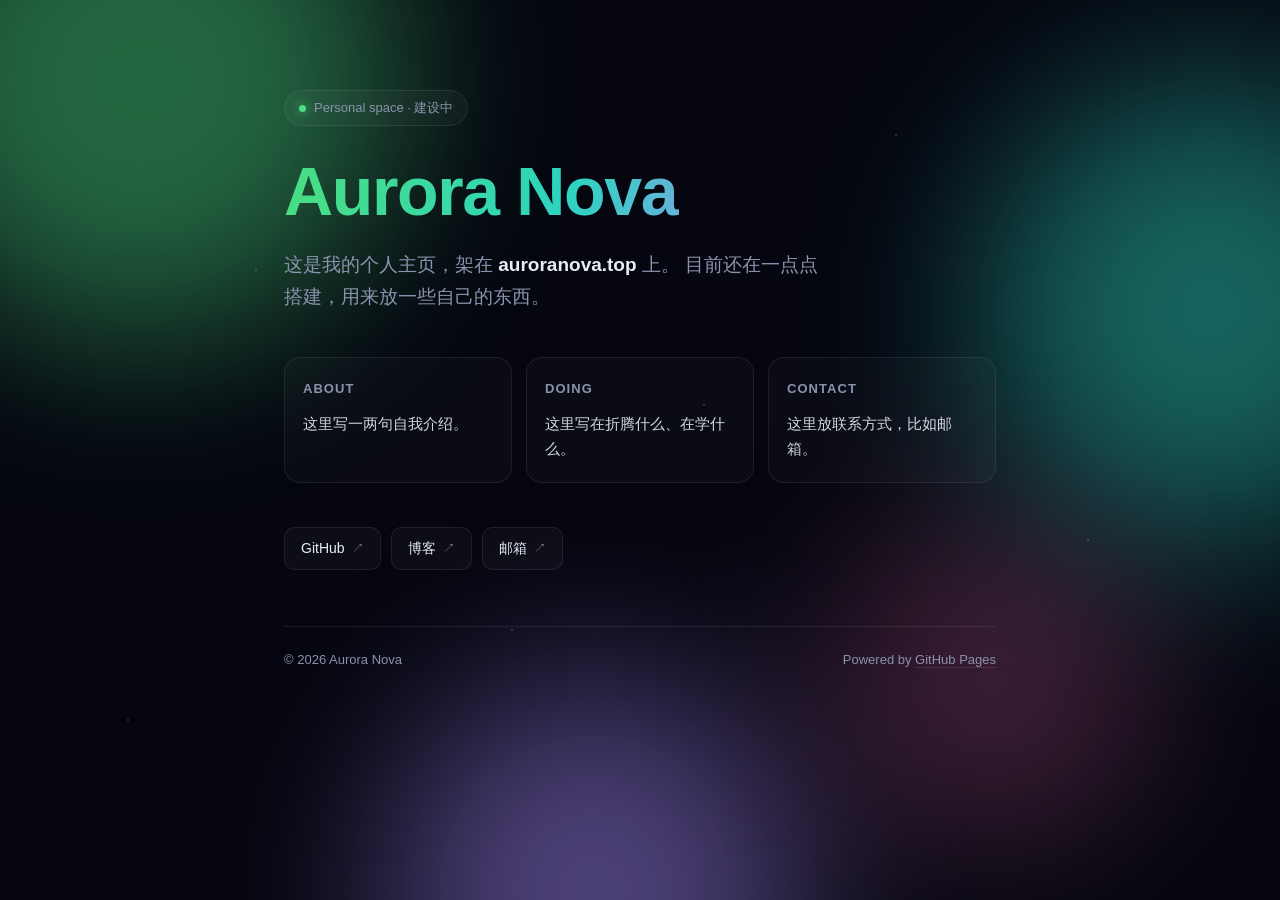
==== index.html @ ad90a097 "Add files via upload" ====
<!DOCTYPE html>
<html lang="zh-CN">
<head>
<meta charset="UTF-8">
<meta name="viewport" content="width=device-width, initial-scale=1.0">
<title>Aurora Nova</title>
<meta name="description" content="Aurora Nova 的个人主页">
<style>
  :root{
    --bg:#05060f;
    --fg:#e8ecf7;
    --muted:#8a93ad;
    --line:rgba(255,255,255,.08);
    --green:#4ade80;
    --teal:#2dd4bf;
    --violet:#a78bfa;
    --pink:#f472b6;
  }
  *{box-sizing:border-box;margin:0;padding:0}
  html,body{height:100%}
  body{
    background:var(--bg);
    color:var(--fg);
    font-family:-apple-system,BlinkMacSystemFont,"Segoe UI","PingFang SC","Hiragino Sans GB","Microsoft YaHei",sans-serif;
    line-height:1.7;
    overflow-x:hidden;
    position:relative;
  }

  /* 极光背景 */
  .aurora{position:fixed;inset:0;z-index:0;overflow:hidden;pointer-events:none}
  .blob{
    position:absolute;border-radius:50%;
    filter:blur(90px);
    opacity:.45;
    animation:float 18s ease-in-out infinite;
  }
  .blob.b1{width:520px;height:520px;background:var(--green);top:-180px;left:-120px}
  .blob.b2{width:460px;height:460px;background:var(--teal);top:80px;right:-160px;animation-delay:-6s}
  .blob.b3{width:420px;height:420px;background:var(--violet);bottom:-200px;left:30%;animation-delay:-12s}
  .blob.b4{width:320px;height:320px;background:var(--pink);bottom:60px;right:10%;opacity:.25;animation-delay:-3s}
  @keyframes float{
    0%,100%{transform:translate(0,0) scale(1)}
    33%{transform:translate(40px,-30px) scale(1.08)}
    66%{transform:translate(-30px,20px) scale(.95)}
  }

  /* 星点 */
  .stars{position:fixed;inset:0;z-index:0;pointer-events:none;opacity:.5;
    background-image:radial-gradient(1px 1px at 20% 30%,#fff,transparent),
                     radial-gradient(1px 1px at 70% 15%,#fff,transparent),
                     radial-gradient(1px 1px at 40% 70%,#fff,transparent),
                     radial-gradient(1px 1px at 85% 60%,#fff,transparent),
                     radial-gradient(1px 1px at 10% 80%,#fff,transparent),
                     radial-gradient(1px 1px at 55% 45%,#fff,transparent);}

  main{
    position:relative;z-index:1;
    max-width:760px;
    margin:0 auto;
    padding:clamp(48px,10vh,120px) 24px 56px;
    animation:rise .9s cubic-bezier(.2,.7,.3,1) both;
  }
  @keyframes rise{from{opacity:0;transform:translateY(18px)}to{opacity:1;transform:none}}

  .badge{
    display:inline-flex;align-items:center;gap:8px;
    font-size:13px;color:var(--muted);
    border:1px solid var(--line);
    border-radius:999px;
    padding:6px 14px;
    margin-bottom:28px;
    background:rgba(255,255,255,.03);
    backdrop-filter:blur(6px);
  }
  .dot{width:7px;height:7px;border-radius:50%;background:var(--green);
    box-shadow:0 0 12px var(--green);animation:pulse 2.4s ease-in-out infinite}
  @keyframes pulse{0%,100%{opacity:1}50%{opacity:.35}}

  h1{
    font-size:clamp(40px,9vw,68px);
    line-height:1.1;
    letter-spacing:-.02em;
    font-weight:700;
    background:linear-gradient(100deg,var(--green),var(--teal) 40%,var(--violet) 75%,var(--pink));
    -webkit-background-clip:text;background-clip:text;
    -webkit-text-fill-color:transparent;
    margin-bottom:20px;
  }
  .lead{
    font-size:clamp(16px,2.6vw,19px);
    color:var(--muted);
    max-width:52ch;
    margin-bottom:44px;
  }
  .lead strong{color:var(--fg);font-weight:600}

  .grid{
    display:grid;
    grid-template-columns:repeat(3,1fr);
    gap:14px;
    margin-bottom:44px;
  }
  .card{
    border:1px solid var(--line);
    border-radius:16px;
    padding:20px 18px;
    background:rgba(255,255,255,.025);
    transition:transform .3s ease,border-color .3s ease,background .3s ease;
  }
  .card:hover{transform:translateY(-4px);border-color:rgba(255,255,255,.18);background:rgba(255,255,255,.05)}
  .card h3{font-size:13px;font-weight:600;color:var(--muted);letter-spacing:.08em;text-transform:uppercase;margin-bottom:10px}
  .card p{font-size:15px;color:var(--fg);opacity:.9}

  .links{display:flex;flex-wrap:wrap;gap:10px;margin-bottom:56px}
  .links a{
    display:inline-flex;align-items:center;gap:7px;
    font-size:14px;color:var(--fg);text-decoration:none;
    border:1px solid var(--line);border-radius:10px;
    padding:9px 16px;
    background:rgba(255,255,255,.03);
    transition:all .25s ease;
  }
  .links a:hover{border-color:var(--teal);color:var(--teal);background:rgba(45,212,191,.08)}
  .links a span{opacity:.5;font-size:12px}

  footer{
    border-top:1px solid var(--line);
    padding-top:22px;
    display:flex;justify-content:space-between;gap:16px;flex-wrap:wrap;
    font-size:13px;color:var(--muted);
  }
  footer a{color:var(--muted);text-decoration:none;border-bottom:1px dotted rgba(255,255,255,.2)}
  footer a:hover{color:var(--teal)}

  @media (max-width:640px){
    .grid{grid-template-columns:1fr}
    footer{flex-direction:column;gap:8px}
  }
</style>
</head>
<body>

<div class="aurora">
  <div class="blob b1"></div>
  <div class="blob b2"></div>
  <div class="blob b3"></div>
  <div class="blob b4"></div>
</div>
<div class="stars"></div>

<main>
  <div class="badge"><span class="dot"></span> Personal space · 建设中</div>

  <h1>Aurora&nbsp;Nova</h1>

  <p class="lead">
    这是我的个人主页，架在 <strong>auroranova.top</strong> 上。
    目前还在一点点搭建，用来放一些自己的东西。
  </p>

  <div class="grid">
    <div class="card">
      <h3>About</h3>
      <p>这里写一两句自我介绍。</p>
    </div>
    <div class="card">
      <h3>Doing</h3>
      <p>这里写在折腾什么、在学什么。</p>
    </div>
    <div class="card">
      <h3>Contact</h3>
      <p>这里放联系方式，比如邮箱。</p>
    </div>
  </div>

  <div class="links">
    <a href="#" target="_blank" rel="noopener">GitHub <span>↗</span></a>
    <a href="#" target="_blank" rel="noopener">博客 <span>↗</span></a>
    <a href="mailto:hi@auroranova.top">邮箱 <span>↗</span></a>
  </div>

  <footer>
    <span>© <span id="year">2026</span> Aurora Nova</span>
    <span>Powered by <a href="https://pages.github.com/" target="_blank" rel="noopener">GitHub Pages</a></span>
  </footer>
</main>

<script>
  document.getElementById('year').textContent = new Date().getFullYear();
</script>
</body>
</html>
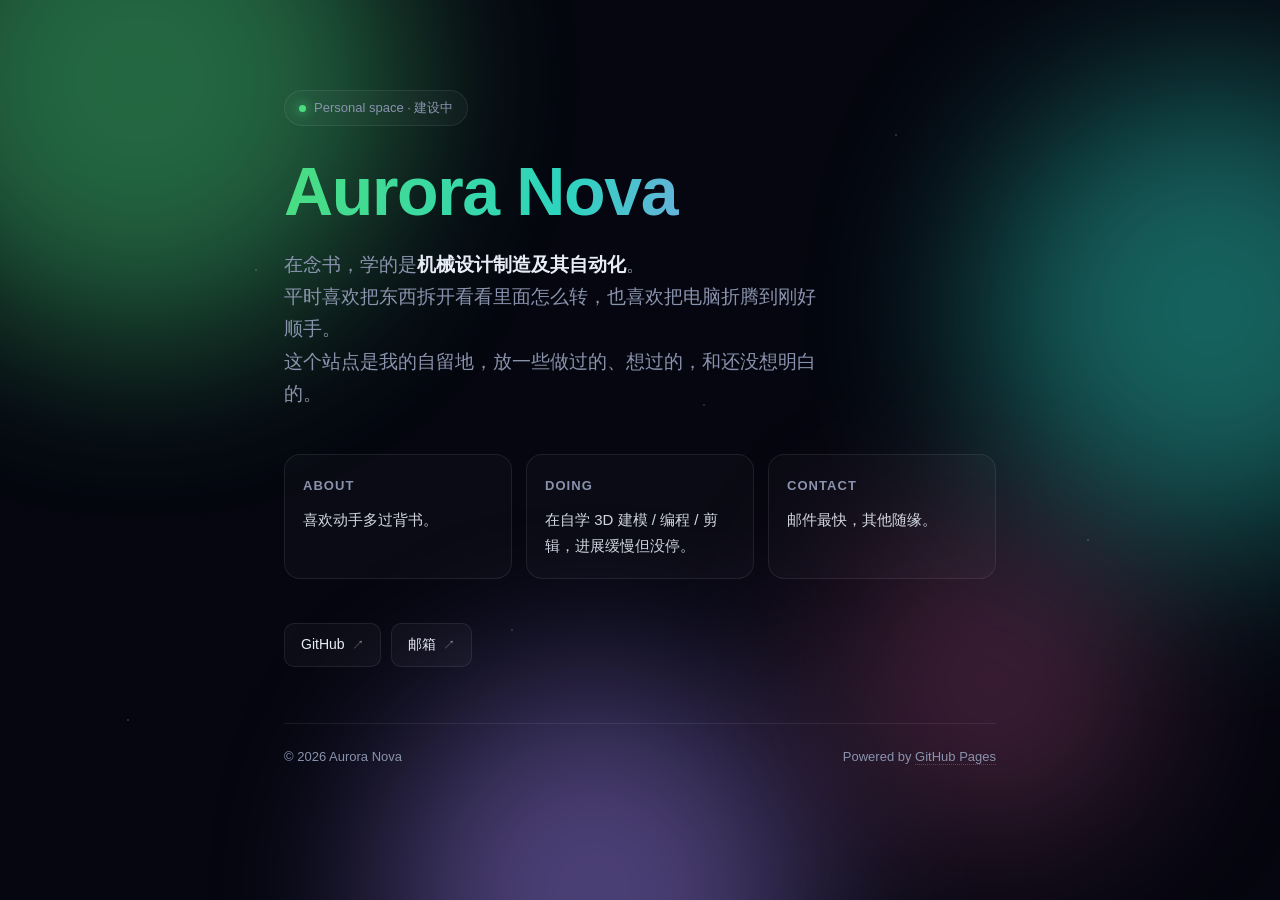
==== commit f10f9064: "Add files via upload" ====
--- a/index.html
+++ b/index.html
@@ -155,29 +155,29 @@
   <h1>Aurora&nbsp;Nova</h1>
 
   <p class="lead">
-    这是我的个人主页，架在 <strong>auroranova.top</strong> 上。
-    目前还在一点点搭建，用来放一些自己的东西。
+    在念书，学的是<strong>机械设计制造及其自动化</strong>。<br>
+    平时喜欢把东西拆开看看里面怎么转，也喜欢把电脑折腾到刚好顺手。<br>
+    这个站点是我的自留地，放一些做过的、想过的，和还没想明白的。
   </p>
 
   <div class="grid">
     <div class="card">
       <h3>About</h3>
-      <p>这里写一两句自我介绍。</p>
+      <p>喜欢动手多过背书。</p>
     </div>
     <div class="card">
       <h3>Doing</h3>
-      <p>这里写在折腾什么、在学什么。</p>
+      <p>在自学 3D 建模 / 编程 / 剪辑，进展缓慢但没停。</p>
     </div>
     <div class="card">
       <h3>Contact</h3>
-      <p>这里放联系方式，比如邮箱。</p>
+      <p>邮件最快，其他随缘。</p>
     </div>
   </div>
 
   <div class="links">
-    <a href="#" target="_blank" rel="noopener">GitHub <span>↗</span></a>
-    <a href="#" target="_blank" rel="noopener">博客 <span>↗</span></a>
-    <a href="mailto:hi@auroranova.top">邮箱 <span>↗</span></a>
+    <a href="https://github.com/YIBO06" target="_blank" rel="noopener">GitHub <span>↗</span></a>
+    <a href="https://outlook.live.com/mail/0/deeplink/compose?to=gjhuyibo@outlook.com" target="_blank" rel="noopener">邮箱 <span>↗</span></a>
   </div>
 
   <footer>
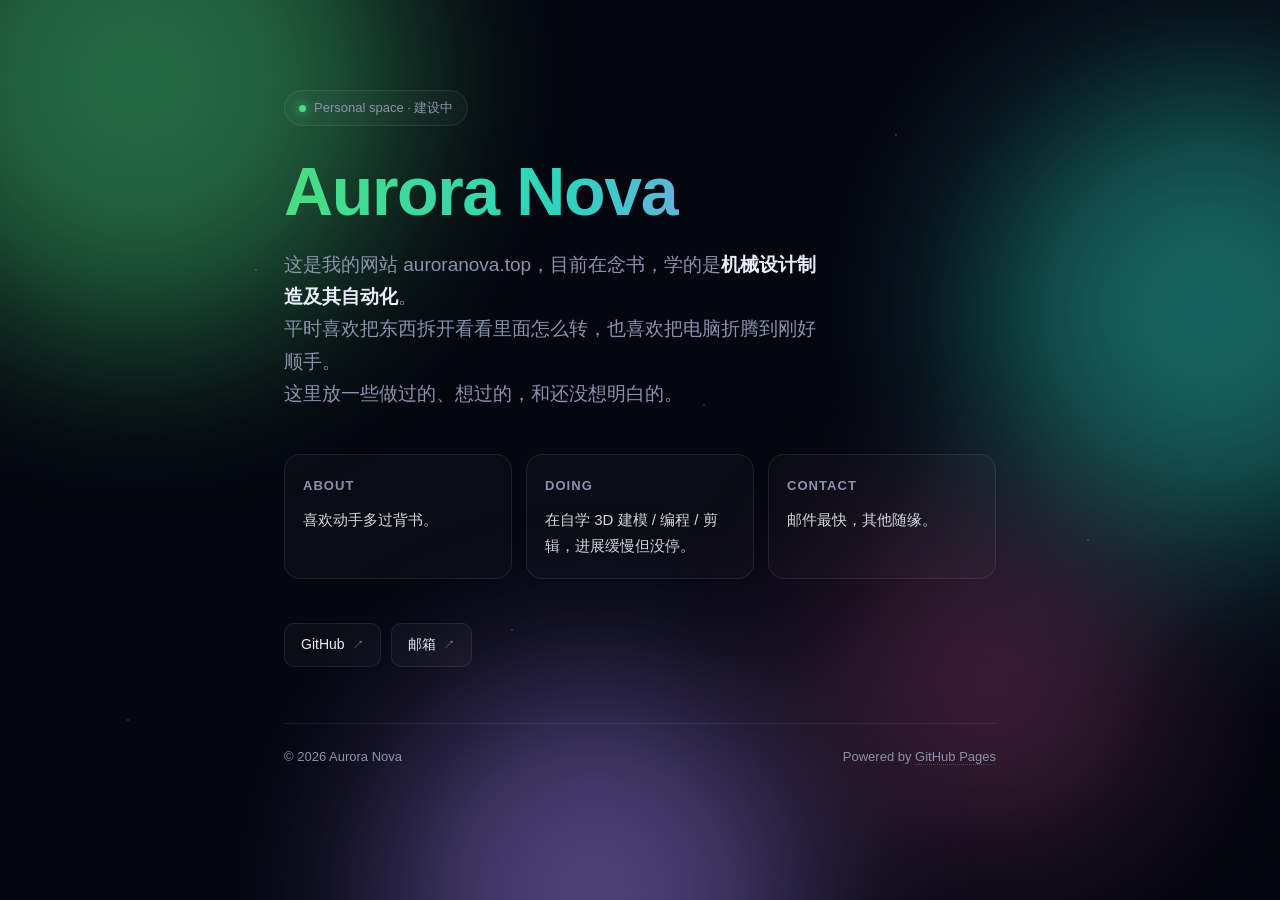
==== commit 80541ed0: "Add files via upload" ====
--- a/index.html
+++ b/index.html
@@ -155,9 +155,9 @@
   <h1>Aurora&nbsp;Nova</h1>
 
   <p class="lead">
-    在念书，学的是<strong>机械设计制造及其自动化</strong>。<br>
+    这是我的网站 auroranova.top，目前在念书，学的是<strong>机械设计制造及其自动化</strong>。<br>
     平时喜欢把东西拆开看看里面怎么转，也喜欢把电脑折腾到刚好顺手。<br>
-    这个站点是我的自留地，放一些做过的、想过的，和还没想明白的。
+    这里放一些做过的、想过的，和还没想明白的。
   </p>
 
   <div class="grid">
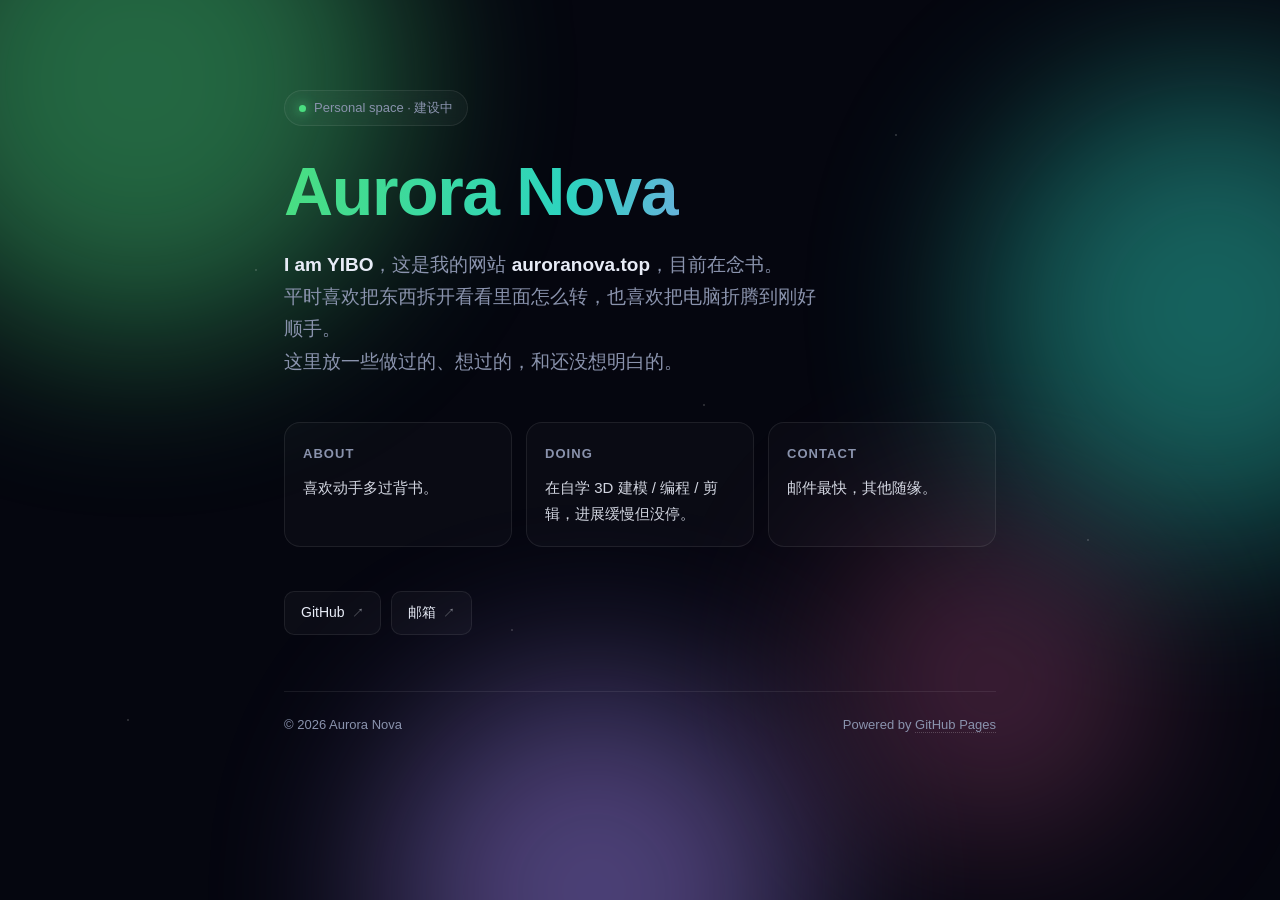
==== commit 343c810c: "Add files via upload" ====
--- a/index.html
+++ b/index.html
@@ -155,7 +155,7 @@
   <h1>Aurora&nbsp;Nova</h1>
 
   <p class="lead">
-    这是我的网站 auroranova.top，目前在念书，学的是<strong>机械设计制造及其自动化</strong>。<br>
+    <strong>I am YIBO</strong>，这是我的网站 <strong>auroranova.top</strong>，目前在念书。<br>
     平时喜欢把东西拆开看看里面怎么转，也喜欢把电脑折腾到刚好顺手。<br>
     这里放一些做过的、想过的，和还没想明白的。
   </p>
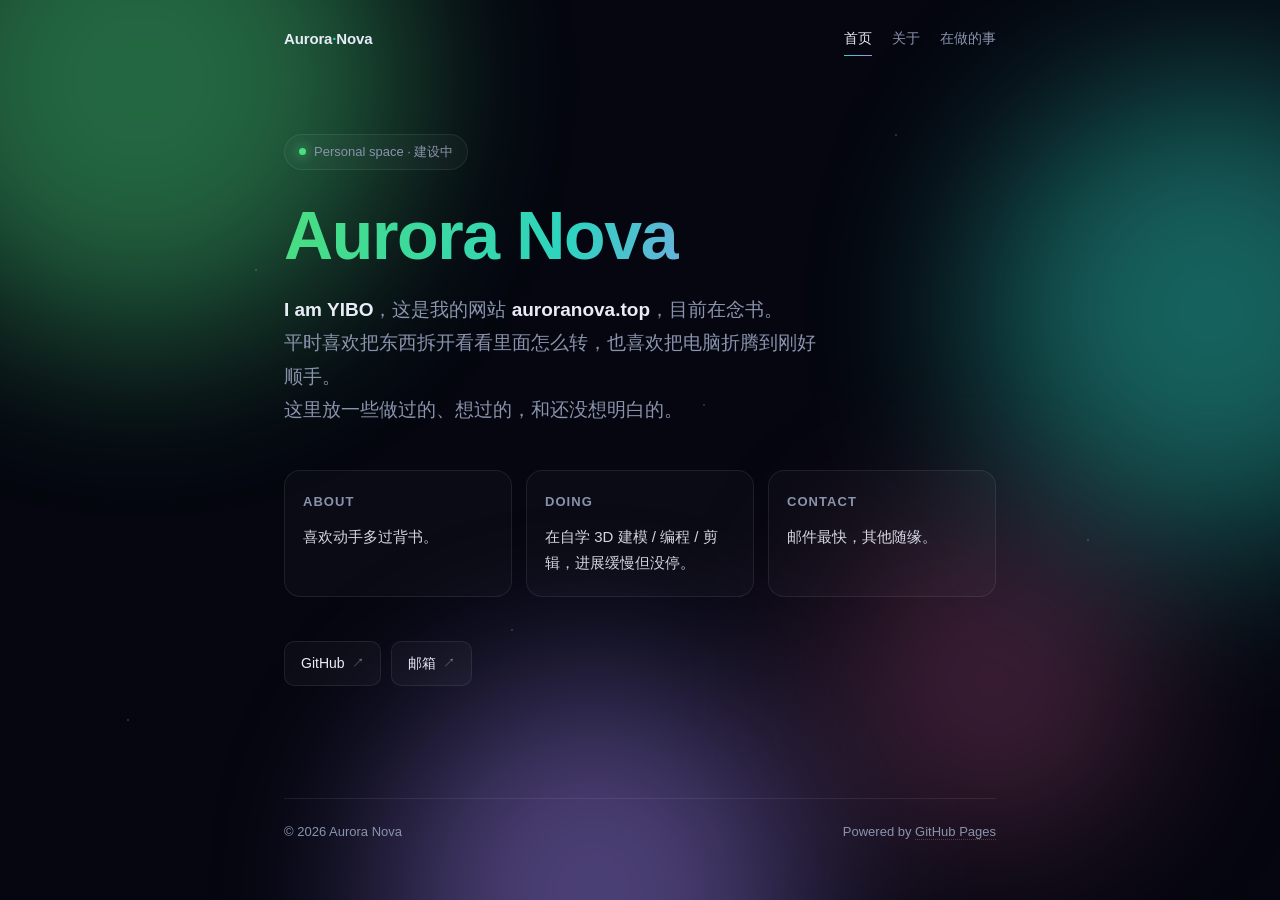
==== commit 96d13590: "Add files via upload" ====
--- a/index.html
+++ b/index.html
@@ -5,139 +5,7 @@
 <meta name="viewport" content="width=device-width, initial-scale=1.0">
 <title>Aurora Nova</title>
 <meta name="description" content="Aurora Nova 的个人主页">
-<style>
-  :root{
-    --bg:#05060f;
-    --fg:#e8ecf7;
-    --muted:#8a93ad;
-    --line:rgba(255,255,255,.08);
-    --green:#4ade80;
-    --teal:#2dd4bf;
-    --violet:#a78bfa;
-    --pink:#f472b6;
-  }
-  *{box-sizing:border-box;margin:0;padding:0}
-  html,body{height:100%}
-  body{
-    background:var(--bg);
-    color:var(--fg);
-    font-family:-apple-system,BlinkMacSystemFont,"Segoe UI","PingFang SC","Hiragino Sans GB","Microsoft YaHei",sans-serif;
-    line-height:1.7;
-    overflow-x:hidden;
-    position:relative;
-  }
-
-  /* 极光背景 */
-  .aurora{position:fixed;inset:0;z-index:0;overflow:hidden;pointer-events:none}
-  .blob{
-    position:absolute;border-radius:50%;
-    filter:blur(90px);
-    opacity:.45;
-    animation:float 18s ease-in-out infinite;
-  }
-  .blob.b1{width:520px;height:520px;background:var(--green);top:-180px;left:-120px}
-  .blob.b2{width:460px;height:460px;background:var(--teal);top:80px;right:-160px;animation-delay:-6s}
-  .blob.b3{width:420px;height:420px;background:var(--violet);bottom:-200px;left:30%;animation-delay:-12s}
-  .blob.b4{width:320px;height:320px;background:var(--pink);bottom:60px;right:10%;opacity:.25;animation-delay:-3s}
-  @keyframes float{
-    0%,100%{transform:translate(0,0) scale(1)}
-    33%{transform:translate(40px,-30px) scale(1.08)}
-    66%{transform:translate(-30px,20px) scale(.95)}
-  }
-
-  /* 星点 */
-  .stars{position:fixed;inset:0;z-index:0;pointer-events:none;opacity:.5;
-    background-image:radial-gradient(1px 1px at 20% 30%,#fff,transparent),
-                     radial-gradient(1px 1px at 70% 15%,#fff,transparent),
-                     radial-gradient(1px 1px at 40% 70%,#fff,transparent),
-                     radial-gradient(1px 1px at 85% 60%,#fff,transparent),
-                     radial-gradient(1px 1px at 10% 80%,#fff,transparent),
-                     radial-gradient(1px 1px at 55% 45%,#fff,transparent);}
-
-  main{
-    position:relative;z-index:1;
-    max-width:760px;
-    margin:0 auto;
-    padding:clamp(48px,10vh,120px) 24px 56px;
-    animation:rise .9s cubic-bezier(.2,.7,.3,1) both;
-  }
-  @keyframes rise{from{opacity:0;transform:translateY(18px)}to{opacity:1;transform:none}}
-
-  .badge{
-    display:inline-flex;align-items:center;gap:8px;
-    font-size:13px;color:var(--muted);
-    border:1px solid var(--line);
-    border-radius:999px;
-    padding:6px 14px;
-    margin-bottom:28px;
-    background:rgba(255,255,255,.03);
-    backdrop-filter:blur(6px);
-  }
-  .dot{width:7px;height:7px;border-radius:50%;background:var(--green);
-    box-shadow:0 0 12px var(--green);animation:pulse 2.4s ease-in-out infinite}
-  @keyframes pulse{0%,100%{opacity:1}50%{opacity:.35}}
-
-  h1{
-    font-size:clamp(40px,9vw,68px);
-    line-height:1.1;
-    letter-spacing:-.02em;
-    font-weight:700;
-    background:linear-gradient(100deg,var(--green),var(--teal) 40%,var(--violet) 75%,var(--pink));
-    -webkit-background-clip:text;background-clip:text;
-    -webkit-text-fill-color:transparent;
-    margin-bottom:20px;
-  }
-  .lead{
-    font-size:clamp(16px,2.6vw,19px);
-    color:var(--muted);
-    max-width:52ch;
-    margin-bottom:44px;
-  }
-  .lead strong{color:var(--fg);font-weight:600}
-
-  .grid{
-    display:grid;
-    grid-template-columns:repeat(3,1fr);
-    gap:14px;
-    margin-bottom:44px;
-  }
-  .card{
-    border:1px solid var(--line);
-    border-radius:16px;
-    padding:20px 18px;
-    background:rgba(255,255,255,.025);
-    transition:transform .3s ease,border-color .3s ease,background .3s ease;
-  }
-  .card:hover{transform:translateY(-4px);border-color:rgba(255,255,255,.18);background:rgba(255,255,255,.05)}
-  .card h3{font-size:13px;font-weight:600;color:var(--muted);letter-spacing:.08em;text-transform:uppercase;margin-bottom:10px}
-  .card p{font-size:15px;color:var(--fg);opacity:.9}
-
-  .links{display:flex;flex-wrap:wrap;gap:10px;margin-bottom:56px}
-  .links a{
-    display:inline-flex;align-items:center;gap:7px;
-    font-size:14px;color:var(--fg);text-decoration:none;
-    border:1px solid var(--line);border-radius:10px;
-    padding:9px 16px;
-    background:rgba(255,255,255,.03);
-    transition:all .25s ease;
-  }
-  .links a:hover{border-color:var(--teal);color:var(--teal);background:rgba(45,212,191,.08)}
-  .links a span{opacity:.5;font-size:12px}
-
-  footer{
-    border-top:1px solid var(--line);
-    padding-top:22px;
-    display:flex;justify-content:space-between;gap:16px;flex-wrap:wrap;
-    font-size:13px;color:var(--muted);
-  }
-  footer a{color:var(--muted);text-decoration:none;border-bottom:1px dotted rgba(255,255,255,.2)}
-  footer a:hover{color:var(--teal)}
-
-  @media (max-width:640px){
-    .grid{grid-template-columns:1fr}
-    footer{flex-direction:column;gap:8px}
-  }
-</style>
+<link rel="stylesheet" href="style.css">
 </head>
 <body>
 
@@ -148,6 +16,17 @@
   <div class="blob b4"></div>
 </div>
 <div class="stars"></div>
+
+<header class="topbar">
+  <div class="topbar-inner">
+    <a class="brand" href="./">Aurora<i>·</i>Nova</a>
+    <nav class="topnav">
+      <a href="./" class="on">首页</a>
+      <a href="about/">关于</a>
+      <a href="works/">在做的事</a>
+    </nav>
+  </div>
+</header>
 
 <main>
   <div class="badge"><span class="dot"></span> Personal space · 建设中</div>
@@ -179,12 +58,14 @@
     <a href="https://github.com/YIBO06" target="_blank" rel="noopener">GitHub <span>↗</span></a>
     <a href="https://outlook.live.com/mail/0/deeplink/compose?to=gjhuyibo@outlook.com" target="_blank" rel="noopener">邮箱 <span>↗</span></a>
   </div>
+</main>
 
-  <footer>
+<footer>
+  <div class="foot-inner">
     <span>© <span id="year">2026</span> Aurora Nova</span>
     <span>Powered by <a href="https://pages.github.com/" target="_blank" rel="noopener">GitHub Pages</a></span>
-  </footer>
-</main>
+  </div>
+</footer>
 
 <script>
   document.getElementById('year').textContent = new Date().getFullYear();
--- a/style.css
+++ b/style.css
@@ -0,0 +1,225 @@
+/* ===== Aurora Nova · 全站样式 ===== */
+
+:root{
+  --bg:#05060f;
+  --fg:#e8ecf7;
+  --muted:#8a93ad;
+  --line:rgba(255,255,255,.08);
+  --green:#4ade80;
+  --teal:#2dd4bf;
+  --violet:#a78bfa;
+  --pink:#f472b6;
+}
+
+*{box-sizing:border-box;margin:0;padding:0}
+html,body{height:100%}
+
+body{
+  background:var(--bg);
+  color:var(--fg);
+  font-family:-apple-system,BlinkMacSystemFont,"Segoe UI","PingFang SC","Hiragino Sans GB","Microsoft YaHei",sans-serif;
+  line-height:1.75;
+  overflow-x:hidden;
+  position:relative;
+  -webkit-font-smoothing:antialiased;
+}
+
+/* ---------- 极光背景 ---------- */
+.aurora{position:fixed;inset:0;z-index:0;overflow:hidden;pointer-events:none}
+.blob{
+  position:absolute;border-radius:50%;
+  filter:blur(90px);
+  opacity:.45;
+  animation:float 18s ease-in-out infinite;
+}
+.blob.b1{width:520px;height:520px;background:var(--green);top:-180px;left:-120px}
+.blob.b2{width:460px;height:460px;background:var(--teal);top:80px;right:-160px;animation-delay:-6s}
+.blob.b3{width:420px;height:420px;background:var(--violet);bottom:-200px;left:30%;animation-delay:-12s}
+.blob.b4{width:320px;height:320px;background:var(--pink);bottom:60px;right:10%;opacity:.25;animation-delay:-3s}
+@keyframes float{
+  0%,100%{transform:translate(0,0) scale(1)}
+  33%{transform:translate(40px,-30px) scale(1.08)}
+  66%{transform:translate(-30px,20px) scale(.95)}
+}
+
+.stars{
+  position:fixed;inset:0;z-index:0;pointer-events:none;opacity:.5;
+  background-image:radial-gradient(1px 1px at 20% 30%,#fff,transparent),
+                   radial-gradient(1px 1px at 70% 15%,#fff,transparent),
+                   radial-gradient(1px 1px at 40% 70%,#fff,transparent),
+                   radial-gradient(1px 1px at 85% 60%,#fff,transparent),
+                   radial-gradient(1px 1px at 10% 80%,#fff,transparent),
+                   radial-gradient(1px 1px at 55% 45%,#fff,transparent);
+}
+
+/* ---------- 顶部导航 ---------- */
+.topbar{position:relative;z-index:3;padding:26px 0 0}
+.topbar-inner{
+  max-width:760px;margin:0 auto;padding:0 24px;
+  display:flex;align-items:center;justify-content:space-between;gap:16px;
+}
+.brand{
+  font-size:15px;font-weight:700;letter-spacing:-.01em;
+  color:var(--fg);text-decoration:none;
+}
+.brand i{font-style:normal;color:var(--teal)}
+.topnav{display:flex;gap:20px}
+.topnav a{
+  font-size:14px;color:var(--muted);text-decoration:none;
+  transition:color .2s ease;position:relative;padding-bottom:2px;
+}
+.topnav a:hover{color:var(--fg)}
+.topnav a.on{color:var(--fg)}
+.topnav a.on::after{
+  content:"";position:absolute;left:0;right:0;bottom:-3px;height:1px;
+  background:linear-gradient(90deg,var(--teal),var(--violet));
+}
+
+/* ---------- 主内容 ---------- */
+main{
+  position:relative;z-index:1;
+  max-width:760px;
+  margin:0 auto;
+  padding:clamp(40px,9vh,110px) 24px 56px;
+  animation:rise .9s cubic-bezier(.2,.7,.3,1) both;
+}
+@keyframes rise{from{opacity:0;transform:translateY(18px)}to{opacity:1;transform:none}}
+
+.badge{
+  display:inline-flex;align-items:center;gap:8px;
+  font-size:13px;color:var(--muted);
+  border:1px solid var(--line);
+  border-radius:999px;
+  padding:6px 14px;
+  margin-bottom:28px;
+  background:rgba(255,255,255,.03);
+  backdrop-filter:blur(6px);
+}
+.dot{
+  width:7px;height:7px;border-radius:50%;background:var(--green);
+  box-shadow:0 0 12px var(--green);
+  animation:pulse 2.4s ease-in-out infinite;
+}
+@keyframes pulse{0%,100%{opacity:1}50%{opacity:.35}}
+
+h1{
+  font-size:clamp(40px,9vw,68px);
+  line-height:1.1;
+  letter-spacing:-.02em;
+  font-weight:700;
+  background:linear-gradient(100deg,var(--green),var(--teal) 40%,var(--violet) 75%,var(--pink));
+  -webkit-background-clip:text;background-clip:text;
+  -webkit-text-fill-color:transparent;
+  margin-bottom:20px;
+}
+
+.lead{
+  font-size:clamp(16px,2.6vw,19px);
+  color:var(--muted);
+  max-width:52ch;
+  margin-bottom:44px;
+}
+.lead strong{color:var(--fg);font-weight:600}
+
+/* ---------- 卡片 ---------- */
+.grid{
+  display:grid;
+  grid-template-columns:repeat(3,1fr);
+  gap:14px;
+  margin-bottom:44px;
+}
+.card{
+  border:1px solid var(--line);
+  border-radius:16px;
+  padding:20px 18px;
+  background:rgba(255,255,255,.025);
+  transition:transform .3s ease,border-color .3s ease,background .3s ease;
+}
+.card:hover{transform:translateY(-4px);border-color:rgba(255,255,255,.18);background:rgba(255,255,255,.05)}
+.card h3{
+  font-size:13px;font-weight:600;color:var(--muted);
+  letter-spacing:.08em;text-transform:uppercase;margin-bottom:10px;
+}
+.card p{font-size:15px;color:var(--fg);opacity:.9}
+
+/* ---------- 链接按钮 ---------- */
+.links{display:flex;flex-wrap:wrap;gap:10px;margin-bottom:56px}
+.links a{
+  display:inline-flex;align-items:center;gap:7px;
+  font-size:14px;color:var(--fg);text-decoration:none;
+  border:1px solid var(--line);border-radius:10px;
+  padding:9px 16px;
+  background:rgba(255,255,255,.03);
+  transition:all .25s ease;
+}
+.links a:hover{border-color:var(--teal);color:var(--teal);background:rgba(45,212,191,.08)}
+.links a span{opacity:.5;font-size:12px}
+
+/* ---------- 子页面标题 ---------- */
+.page-head{margin-bottom:40px}
+.page-title{
+  font-size:clamp(30px,6vw,44px);
+  line-height:1.15;font-weight:700;letter-spacing:-.02em;
+  margin-bottom:14px;
+  background:linear-gradient(100deg,var(--green),var(--teal) 50%,var(--violet));
+  -webkit-background-clip:text;background-clip:text;
+  -webkit-text-fill-color:transparent;
+}
+.page-sub{font-size:16px;color:var(--muted);max-width:46ch}
+
+/* ---------- 文字段落 ---------- */
+.prose{max-width:60ch;margin-bottom:40px}
+.prose p{font-size:16px;color:var(--fg);opacity:.86;margin-bottom:18px}
+.prose p:last-child{margin-bottom:0}
+.prose strong{color:var(--fg);font-weight:600;opacity:1}
+
+/* ---------- 列表条目 ---------- */
+.list{margin-bottom:40px}
+.item{
+  display:block;
+  padding:20px 0;
+  border-top:1px solid var(--line);
+  text-decoration:none;color:inherit;
+  transition:padding-left .25s ease;
+}
+.item:last-child{border-bottom:1px solid var(--line)}
+.item:hover{padding-left:6px}
+.item-top{
+  display:flex;align-items:baseline;justify-content:space-between;
+  gap:12px;margin-bottom:6px;
+}
+.item h3{font-size:16px;font-weight:600;color:var(--fg)}
+.item time{font-size:12px;color:var(--muted);font-variant-numeric:tabular-nums;white-space:nowrap}
+.item p{font-size:14px;color:var(--muted)}
+.item:hover h3{color:var(--teal)}
+
+/* ---------- 返回链接 ---------- */
+.back{
+  display:inline-flex;align-items:center;gap:6px;
+  font-size:14px;color:var(--muted);text-decoration:none;
+  margin-bottom:80px;transition:color .2s ease;
+}
+.back:hover{color:var(--teal)}
+
+/* ---------- 页脚 ---------- */
+footer{
+  position:relative;z-index:1;
+  max-width:760px;margin:0 auto;padding:0 24px 48px;
+}
+.foot-inner{
+  border-top:1px solid var(--line);
+  padding-top:22px;
+  display:flex;justify-content:space-between;gap:16px;flex-wrap:wrap;
+  font-size:13px;color:var(--muted);
+}
+.foot-inner a{color:var(--muted);text-decoration:none;border-bottom:1px dotted rgba(255,255,255,.2)}
+.foot-inner a:hover{color:var(--teal)}
+
+/* ---------- 手机 ---------- */
+@media (max-width:640px){
+  .grid{grid-template-columns:1fr}
+  .foot-inner{flex-direction:column;gap:8px}
+  .topnav{gap:14px}
+  .topnav a{font-size:13px}
+  .item-top{flex-direction:column;gap:2px}
+}
